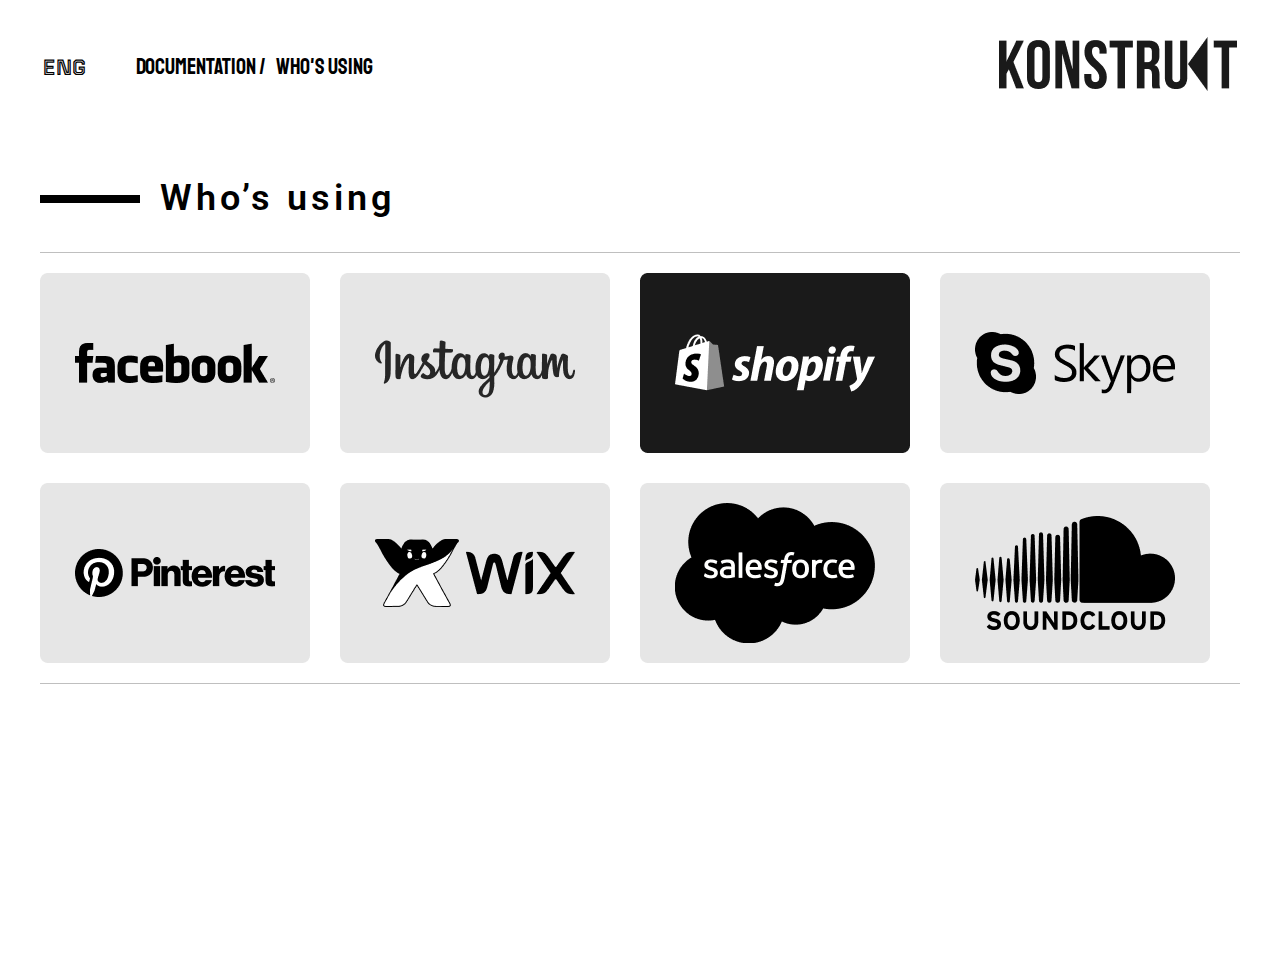
==== index.2page.html @ 1be4c257 "create two pages" ====
<!DOCTYPE html>
<html lang="en">
<head>
    <meta charset="UTF-8">
    <meta http-equiv="X-UA-Compatible" content="IE=edge">
    <meta name="viewport" content="width=device-width, initial-scale=1.0">
    <title>Documentation</title>
    <link rel="stylesheet" href="./css/style.css">
</head>
<body>
    <header class="header">
        <div class="container header_flexbox">
            <nav class="nav">
                <li class="nav__list">
                    <p class="nav_link page_lang">eng</p>
                </li>
                <li class="nav__list">
                    <a href="./index.html" class="nav_link page">Documentation /</a>
                </li>
                <li class="nav__list">
                    <a href="#" class="nav_link page">Who's using</a>
                </li>
            </nav>
            <div class="logo">
                <img src="./assets/img/logo.png" alt="Company logo">
            </div>
        </div>
    </header>
    <!-- main -->
    <main class="main_cards">
        <section class="container">
            <h2 class="cards_title">Who’s using</h2>
            <div class="cards">
                <div class="flip-card">
                    <div class="flip-card-inner">
                        <div class="flip-card-front">
                            <img src="./assets/logos/facebook_card.png" alt="Facebook card">
                        </div>
                        <div class="flip-card-back">
                            <img src="./assets/logos/facebook(hover).png" alt="Facebook card">
                        </div>
                    </div>
                </div>
                <div class="flip-card">
                    <div class="flip-card-inner">
                        <div class="flip-card-front">
                            <img src="./assets/logos/instagram_card.png" alt="Instagram card">
                        </div>
                        <div class="flip-card-back">
                            <img src="./assets/logos/instagram(hover).png" alt="Instagram card">
                        </div>
                    </div>
                </div>
                <div class="flip-card">
                    <div class="flip-card-inner">
                        <div class="flip-card-front">
                            <img src="./assets/logos/shopify_card.png" alt="Instagram card">
                        </div>
                        <div class="flip-card-back">
                            <img src="./assets/logos/shopify(hover).png" alt="Instagram card">
                        </div>
                    </div>
                </div>
                <div class="flip-card">
                    <div class="flip-card-inner">
                        <div class="flip-card-front">
                            <img src="./assets/logos/skype_card.png" alt="Instagram card">
                        </div>
                        <div class="flip-card-back">
                            <img src="./assets/logos/skype(hover).png" alt="Instagram card">
                        </div>
                    </div>
                </div>
                <div class="flip-card">
                    <div class="flip-card-inner">
                        <div class="flip-card-front">
                            <img src="./assets/logos/pinterest_card.png" alt="Instagram card">
                        </div>
                        <div class="flip-card-back">
                            <img src="./assets/logos/pinterest(hover).png" alt="Instagram card">
                        </div>
                    </div>
                </div>
                <div class="flip-card">
                    <div class="flip-card-inner">
                        <div class="flip-card-front">
                            <img src="./assets/logos/wix_card.png" alt="Instagram card">
                        </div>
                        <div class="flip-card-back">
                            <img src="./assets/logos/wix(hover).png" alt="Instagram card">
                        </div>
                    </div>
                </div>
                <div class="flip-card">
                    <div class="flip-card-inner">
                        <div class="flip-card-front">
                            <img src="./assets/logos/saleforse_card.png" alt="Instagram card">
                        </div>
                        <div class="flip-card-back">
                            <img src="./assets/logos/saleforse(hover).png" alt="Instagram card">
                        </div>
                    </div>
                </div>
                <div class="flip-card">
                    <div class="flip-card-inner">
                        <div class="flip-card-front">
                            <img src="./assets/logos/soundcloud_card.png" alt="Instagram card">
                        </div>
                        <div class="flip-card-back">
                            <img src="./assets/logos/soundcloud(hover).png" alt="Instagram card">
                        </div>
                    </div>
                </div>
            </div>
        </section>
    </main>
    
</body>
</html>
---- css/style.css ----
@import url(../css/_normalize.css);
@import url('https://fonts.googleapis.com/css2?family=Farro:wght@300&family=Francois+One&family=PT+Sans&family=Staatliches&family=Tourney:wght@600&display=swap');
@import url('https://fonts.googleapis.com/css2?family=Roboto:wght@500&display=swap');
@import url(../css/_vars.css);

* {
    box-sizing: border-box;
    text-decoration: none;
    list-style: none;  
}

html,
body {
    min-height: 100vh;
    color: var(--font-color);
    font-size: var(--main-font-size);
    margin: 15px;
}

.container {
    max-width: 1200px;
    margin: 0 auto;
} 

.flexbox {
    display: flex;
    position: relative;
    justify-content: stretch;
    flex-wrap: wrap;
}

/* header */

.header_flexbox{
    display: flex;
    justify-content: space-between;
    flex-wrap: wrap;
    align-items: center;
    padding: 3px;
}

.nav {
    display: flex;
    align-items: center;
    justify-content: space-between;
}

.nav__list {
    display: flex;
}

.nav_link {
    justify-content: start;
    font-size: 22px;
    text-transform: uppercase;
    color: var(--font-color);
}

.page_lang {
    font-family: 'Tourney', cursive; 
    font-weight: 600;
    letter-spacing: 6%;
    padding-right: 50px;
}

.page {
    font-family: 'Staatliches', cursive;
    font-weight: 400;
    letter-spacing: 3%;
    margin-right: 10px;
}

.logo >img {
    justify-content: right;
    align-items: end;
}

/* sidebar */

.sidebar {
    display: flex;
    flex-direction: column;
    justify-content: left;
    margin-top: 70px;
}

.list {
    display: flex;
    flex-direction: column;
    padding-left: 0;
    position: sticky;
    left: 0;
    top: 70px;
    gap: 70px;
    margin: 10px;
}

.list__item {
    padding-bottom: 12px;
    border-bottom: 1px solid #BDBDBD;
}

.list__item_link {
    position: relative;
}

.title {
    font-family: 'Francois One', sans-serif;
    text-transform: uppercase;
    font-weight: 400;
    font-size: 36px;
    color: var(--font-color);
    text-decoration: none;
    letter-spacing: 4%;
}

/* main */
.main {
    max-width: 785px;
    width: 100%;
    margin: 98px 0 0 30px;
    justify-content: left;
    position: relative;
}

.background__picture {
    position: relative;
    z-index: -1;
}

.background__image {
    position: fixed;
    left: 56.39%;
    right: -9.17%;
    top: 150px;
    bottom: 70.46%;
}

u {
    text-decoration: underline;
}

.text_color {
    background-color: #C9C9C9;
}

.chapter {
    position: relative;
    margin-bottom: 98px;
}

.chapter:first-child {
    margin-top: 28px;
}

.chapter_title {
    position: relative;
    display: inline-block;
    margin: 0;
    padding-bottom: 40px;
}

.chapter::before {
    content: '';
    position: absolute;
    display: block;
    width: 100px;
    height: 8px;
    background-color: #000;
    left: 0;
    top: -28px;
}

.sup-title {
    font-family: 'Farro', sans-serif;
    text-transform: capitalize;
    font-weight: 300;
    font-size: 15px;
    position: absolute;
    top: -4px;
    right: -80px;
    letter-spacing: 4%;
}

.description {
    font-family: 'PT Sans', sans-serif;
    font-weight: 400;
    font-size: 28px;
    line-height: 1.7;
    margin: 0;
}

.description_list {
    padding-left: 0;
}

.description_list > li {
    padding-bottom: 40px;
} 

.description_list>li:last-child {
    padding-bottom: 0;
}

/* -----page2------ */

.cards_title {
    font-family: 'Roboto', sans-serif;
    font-weight: 600;
    font-size: 36px;
    line-height: 1.3;
    letter-spacing: 4px;
    margin: 70px 0 30px 120px;
    position: relative;
}

.cards_title::before {
    content: '';
    position: absolute;
    display: block;
    width: 100px;
    height: 8px;
    background-color: #000;
    left: -120px;
    top: 20px;

}


/* hover effects */
.cards {
    padding: 20px 0;
    display: flex;
    flex-direction: row;
    flex-wrap: wrap;
    gap: 30px;
    border-top: 1px solid #BFBFBF;
    border-bottom: 1px solid #BFBFBF;

}

.flip-card {
    background-color: transparent;
    width: 270px;
    height: 180px;
    perspective: 1000px;
    cursor: pointer;
}

.flip-card-inner {
    position: relative;
    width: 100%;
    height: 100%;
    text-align: center;
    transition: transform 0.6s;
    transform-style: preserve-3d;
}

.flip-card:hover .flip-card-inner {
    transform: rotateX(180deg);
}

.flip-card-front, .flip-card-back {
    position: absolute;
    width: 100%;
    height: 100%;
    backface-visibility: hidden;
}

.flip-card-back {
    transform: rotateX(180deg);
}
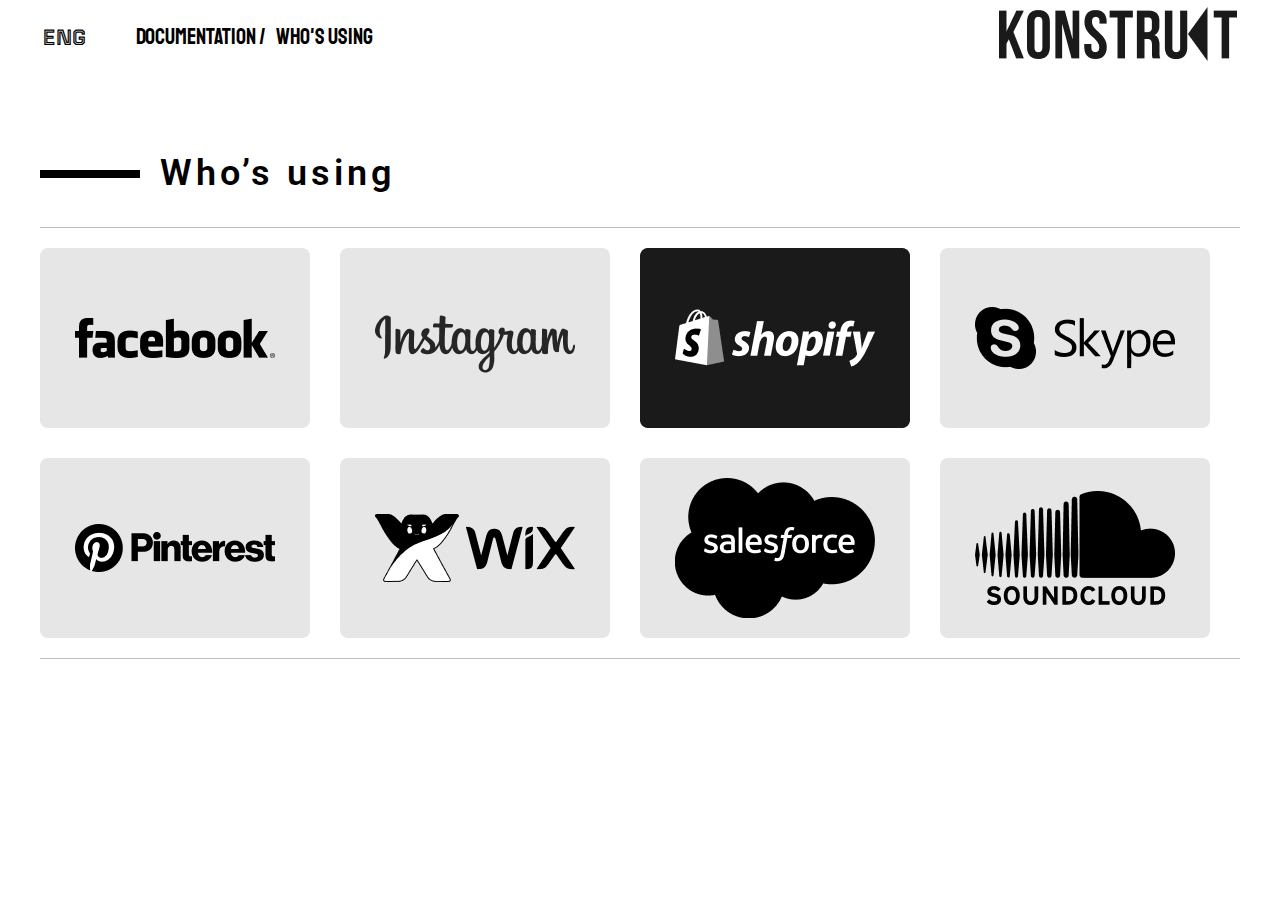
==== commit 5be9d6c7: "fixed styles" ====
--- a/index.2page.html
+++ b/index.2page.html
@@ -27,8 +27,8 @@
         </div>
     </header>
     <!-- main -->
-    <main class="main_cards">
-        <section class="container">
+    <main class="">
+        <section class="container main_cards">
             <h2 class="cards_title">Who’s using</h2>
             <div class="cards">
                 <div class="flip-card">
--- a/css/style.css
+++ b/css/style.css
@@ -14,7 +14,6 @@
     min-height: 100vh;
     color: var(--font-color);
     font-size: var(--main-font-size);
-    margin: 15px;
 }
 
 .container {
@@ -24,12 +23,18 @@
 
 .flexbox {
     display: flex;
-    position: relative;
-    justify-content: stretch;
+    justify-content: space-between;
     flex-wrap: wrap;
 }
 
 /* header */
+ .header {
+    display: block;
+    position: fixed;
+    width: 100%;
+    background: #fff;
+    z-index: 1;
+}
 
 .header_flexbox{
     display: flex;
@@ -75,13 +80,23 @@
     align-items: end;
 }
 
+/* main */
+.main {
+    display: flex;
+    justify-content: space-between;
+    flex-direction: column;
+    flex-wrap: wrap;
+    position: relative;
+    padding-top: 70px;
+}
+
 /* sidebar */
 
 .sidebar {
     display: flex;
     flex-direction: column;
     justify-content: left;
-    margin-top: 70px;
+    padding-top: 70px;
 }
 
 .list {
@@ -114,13 +129,13 @@
     letter-spacing: 4%;
 }
 
-/* main */
-.main {
+
+.main__info {
     max-width: 785px;
     width: 100%;
     margin: 98px 0 0 30px;
-    justify-content: left;
-    position: relative;
+    justify-content: right;
+
 }
 
 .background__picture {
@@ -210,8 +225,9 @@
     font-size: 36px;
     line-height: 1.3;
     letter-spacing: 4px;
-    margin: 70px 0 30px 120px;
-    position: relative;
+    padding: 150px 0 30px 120px;
+    position: relative;
+    margin: 0;
 }
 
 .cards_title::before {
@@ -221,9 +237,8 @@
     width: 100px;
     height: 8px;
     background-color: #000;
-    left: -120px;
-    top: 20px;
-
+    left: 0;
+    top: 170px;
 }
 
 
